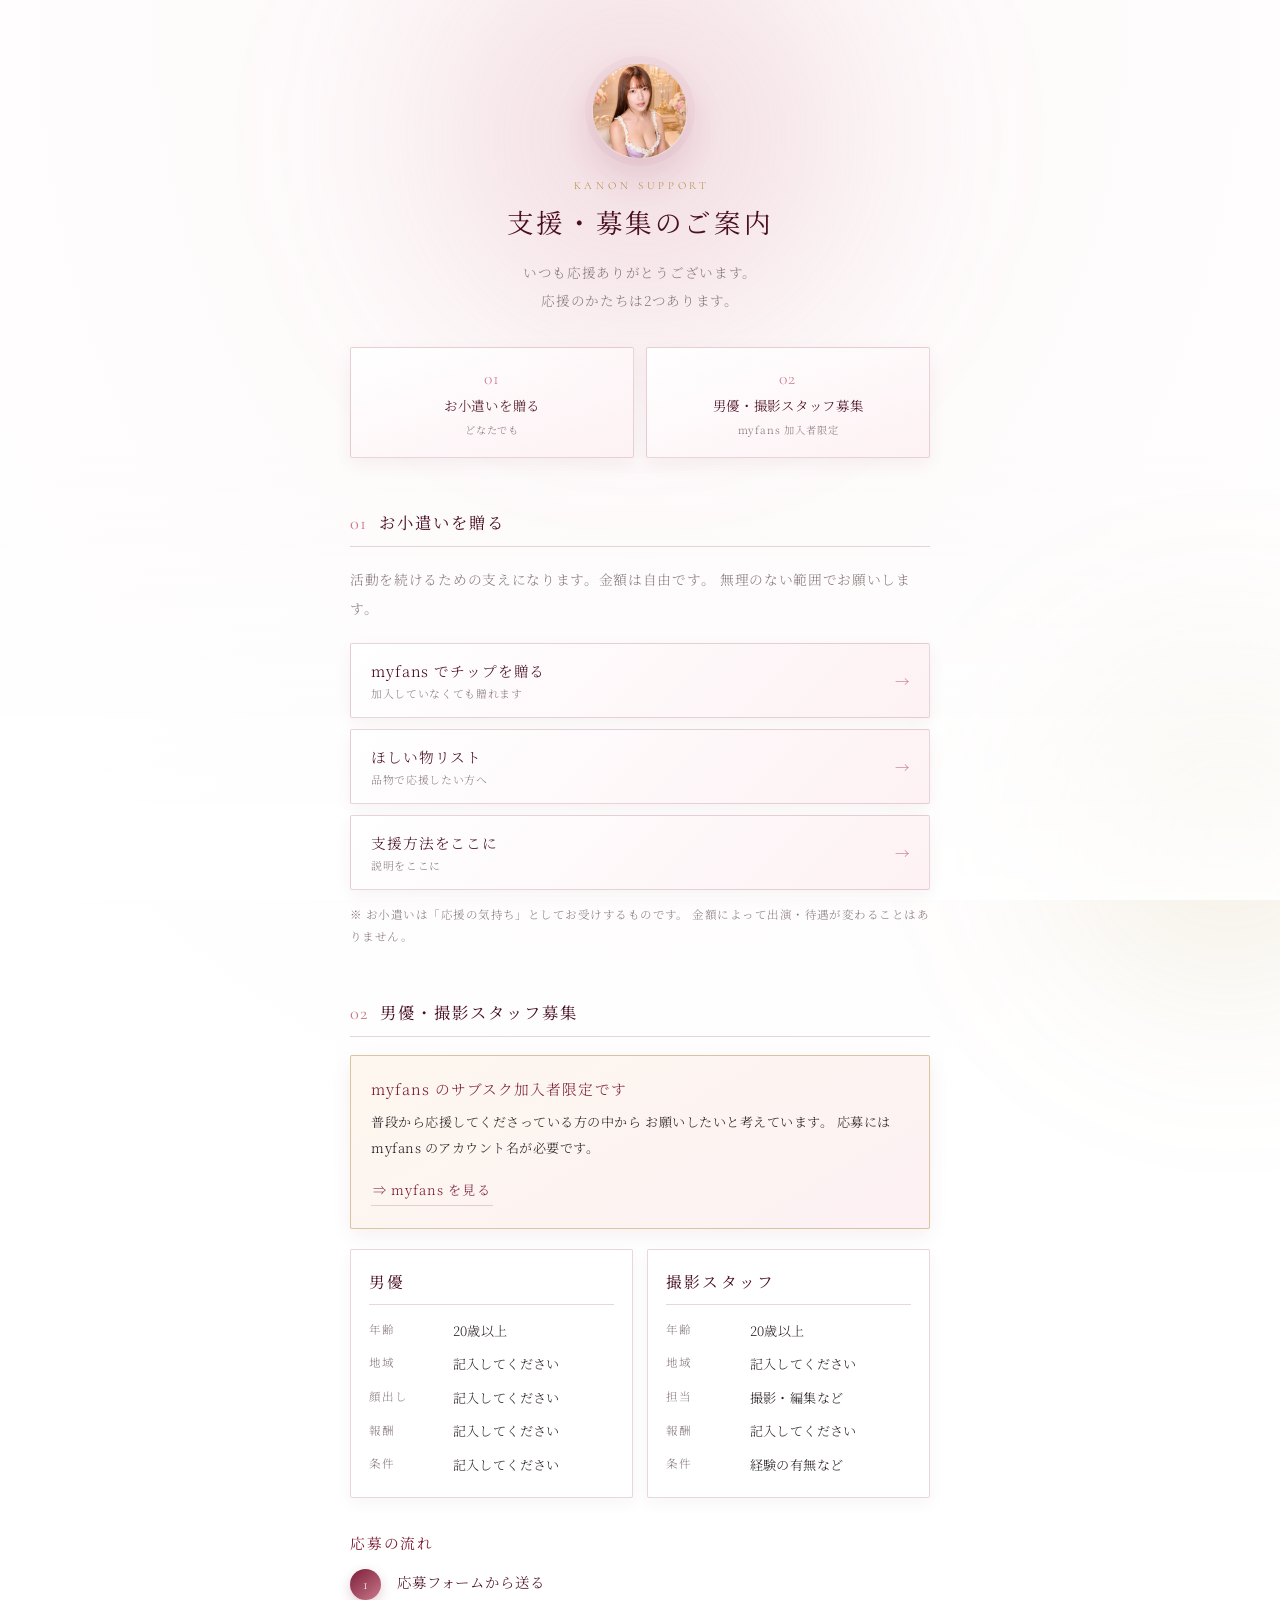
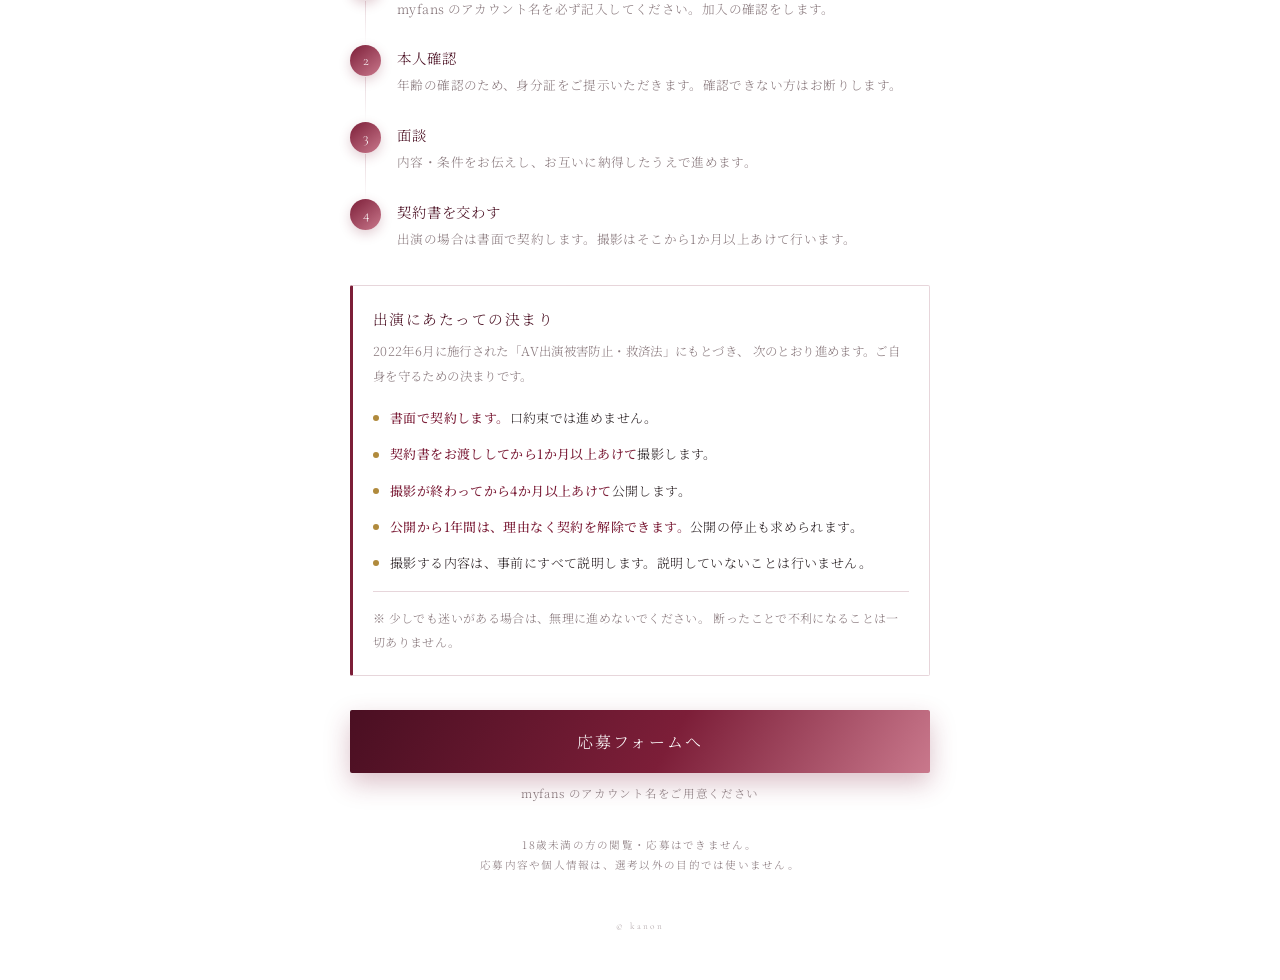
==== kanon-support/index.html @ ac1fc95e "add kanon-support page (support + performer/staff recruitment)" ====
<!DOCTYPE html>
<html lang="ja">
<head>
<meta charset="UTF-8">
<meta name="viewport" content="width=device-width, initial-scale=1.0">
<title>支援・募集のご案内 | kanon</title>
<meta name="description" content="kanon 支援と、男優・撮影スタッフ募集のご案内">
<meta name="robots" content="noindex">

<meta property="og:type" content="article">
<meta property="og:title" content="支援・募集のご案内 | kanon">
<meta property="og:description" content="kanon 支援と、男優・撮影スタッフ募集のご案内">
<meta property="og:image" content="../images/icon.jpg">

<link rel="preconnect" href="https://fonts.googleapis.com">
<link rel="preconnect" href="https://fonts.gstatic.com" crossorigin>
<link href="https://fonts.googleapis.com/css2?family=Cormorant+Garamond:ital,wght@0,300;0,400;1,300&family=Noto+Serif+JP:wght@200;300;400;500&display=swap" rel="stylesheet">
<!-- 色とフォントはトップページと共通。この下で支援サイト専用の部品を足す -->
<link rel="stylesheet" href="../css/style.css">
<link rel="stylesheet" href="support.css">
</head>
<body class="support">

<div class="bg-glow bg-glow-1"></div>
<div class="bg-glow bg-glow-2"></div>
<div class="bg-veil"></div>

<main class="wrap wrap-support">

  <!-- ===== ヘッダー ===== -->
  <header class="s-hero">
    <div class="icon icon-sm">
      <img src="../images/icon.jpg" alt="kanon">
    </div>
    <p class="s-eyebrow">KANON SUPPORT</p>
    <h1 class="s-title">支援・募集のご案内</h1>
    <p class="s-lead">
      いつも応援ありがとうございます。<br>
      応援のかたちは2つあります。
    </p>
  </header>

  <!-- ===== 入口（2つ） ===== -->
  <nav class="s-index" aria-label="このページの内容">
    <a class="s-index-card" href="#support">
      <span class="s-index-num">01</span>
      <span class="s-index-label">お小遣いを贈る</span>
      <span class="s-index-sub">どなたでも</span>
    </a>
    <a class="s-index-card" href="#recruit">
      <span class="s-index-num">02</span>
      <span class="s-index-label">男優・撮影スタッフ募集</span>
      <span class="s-index-sub">myfans 加入者限定</span>
    </a>
  </nav>

  <!-- ===== 01 お小遣い ===== -->
  <section class="s-sec" id="support">
    <h2 class="s-h2"><span class="s-num">01</span>お小遣いを贈る</h2>

    <p class="s-text s-text-lead">
      活動を続けるための支えになります。金額は自由です。
      無理のない範囲でお願いします。
    </p>

    <div class="s-ways">
      <!-- ▼ 使うものだけ残して、使わないものは a ごと削除する -->
      <a class="s-way" href="#" target="_blank" rel="noopener noreferrer">
        <span class="s-way-name">myfans でチップを贈る</span>
        <span class="s-way-desc">加入していなくても贈れます</span>
        <span class="s-way-arrow">&rarr;</span>
      </a>

      <a class="s-way" href="#" target="_blank" rel="noopener noreferrer">
        <span class="s-way-name">ほしい物リスト</span>
        <span class="s-way-desc">品物で応援したい方へ</span>
        <span class="s-way-arrow">&rarr;</span>
      </a>

      <a class="s-way" href="#" target="_blank" rel="noopener noreferrer">
        <span class="s-way-name">支援方法をここに</span>
        <span class="s-way-desc">説明をここに</span>
        <span class="s-way-arrow">&rarr;</span>
      </a>
    </div>

    <p class="s-note">
      ※ お小遣いは「応援の気持ち」としてお受けするものです。
      金額によって出演・待遇が変わることはありません。
    </p>
  </section>

  <!-- ===== 02 募集 ===== -->
  <section class="s-sec" id="recruit">
    <h2 class="s-h2"><span class="s-num">02</span>男優・撮影スタッフ募集</h2>

    <div class="s-limited">
      <p class="s-limited-title">myfans のサブスク加入者限定です</p>
      <p class="s-limited-text">
        普段から応援してくださっている方の中から
        お願いしたいと考えています。
        応募には myfans のアカウント名が必要です。
      </p>
      <a class="s-limited-link" href="https://myfans.jp/kanon_nippon" target="_blank" rel="noopener noreferrer">
        &rArr; myfans を見る
      </a>
    </div>

    <!-- 募集職種 -->
    <div class="s-roles">
      <article class="s-role">
        <h3 class="s-role-name">男優</h3>
        <dl class="s-role-list">
          <div><dt>年齢</dt><dd><!-- ▼ 記入 -->20歳以上</dd></div>
          <div><dt>地域</dt><dd><!-- ▼ 記入 -->記入してください</dd></div>
          <div><dt>顔出し</dt><dd><!-- ▼ 記入 -->記入してください</dd></div>
          <div><dt>報酬</dt><dd><!-- ▼ 記入 -->記入してください</dd></div>
          <div><dt>条件</dt><dd><!-- ▼ 記入 -->記入してください</dd></div>
        </dl>
      </article>

      <article class="s-role">
        <h3 class="s-role-name">撮影スタッフ</h3>
        <dl class="s-role-list">
          <div><dt>年齢</dt><dd><!-- ▼ 記入 -->20歳以上</dd></div>
          <div><dt>地域</dt><dd><!-- ▼ 記入 -->記入してください</dd></div>
          <div><dt>担当</dt><dd><!-- ▼ 記入 -->撮影・編集など</dd></div>
          <div><dt>報酬</dt><dd><!-- ▼ 記入 -->記入してください</dd></div>
          <div><dt>条件</dt><dd><!-- ▼ 記入 -->経験の有無など</dd></div>
        </dl>
      </article>
    </div>

    <!-- 応募の流れ -->
    <h3 class="s-h3">応募の流れ</h3>
    <ol class="s-steps">
      <li class="s-step">
        <span class="s-step-num">1</span>
        <div class="s-step-body">
          <p class="s-step-title">応募フォームから送る</p>
          <p class="s-step-text">myfans のアカウント名を必ず記入してください。加入の確認をします。</p>
        </div>
      </li>
      <li class="s-step">
        <span class="s-step-num">2</span>
        <div class="s-step-body">
          <p class="s-step-title">本人確認</p>
          <p class="s-step-text">年齢の確認のため、身分証をご提示いただきます。確認できない方はお断りします。</p>
        </div>
      </li>
      <li class="s-step">
        <span class="s-step-num">3</span>
        <div class="s-step-body">
          <p class="s-step-title">面談</p>
          <p class="s-step-text"><!-- ▼ 記入 -->内容・条件をお伝えし、お互いに納得したうえで進めます。</p>
        </div>
      </li>
      <li class="s-step">
        <span class="s-step-num">4</span>
        <div class="s-step-body">
          <p class="s-step-title">契約書を交わす</p>
          <p class="s-step-text">出演の場合は書面で契約します。撮影はそこから1か月以上あけて行います。</p>
        </div>
      </li>
    </ol>

    <!-- 法律の決まり -->
    <div class="s-legal">
      <p class="s-legal-title">出演にあたっての決まり</p>
      <p class="s-legal-lead">
        2022年6月に施行された「AV出演被害防止・救済法」にもとづき、
        次のとおり進めます。ご自身を守るための決まりです。
      </p>
      <ul class="s-legal-list">
        <li><strong>書面で契約します。</strong>口約束では進めません。</li>
        <li><strong>契約書をお渡ししてから1か月以上あけて</strong>撮影します。</li>
        <li><strong>撮影が終わってから4か月以上あけて</strong>公開します。</li>
        <li><strong>公開から1年間は、理由なく契約を解除できます。</strong>公開の停止も求められます。</li>
        <li>撮影する内容は、事前にすべて説明します。説明していないことは行いません。</li>
      </ul>
      <p class="s-legal-note">
        ※ 少しでも迷いがある場合は、無理に進めないでください。
        断ったことで不利になることは一切ありません。
      </p>
    </div>

    <!-- 応募ボタン -->
    <div class="s-apply">
      <!-- ▼ 応募フォームのURLに差し替え -->
      <a class="s-apply-btn" href="#" target="_blank" rel="noopener noreferrer">
        応募フォームへ
      </a>
      <p class="s-apply-note">myfans のアカウント名をご用意ください</p>
    </div>
  </section>

  <p class="notice">
    18歳未満の方の閲覧・応募はできません。<br>
    応募内容や個人情報は、選考以外の目的では使いません。
  </p>

  <footer class="foot">
    <small>&copy; kanon</small>
  </footer>

</main>

</body>
</html>
---- css/style.css ----
@charset "UTF-8";

/* ============================================
   kanon リンクページ（白背景バージョン）
   カラー・フォントは :root をいじれば全体に反映される
   ============================================ */

:root{
  --bg:        #ffffff;
  --bg-2:      #fdf7f8;   /* ほんのり赤みのある白 */
  --wine:      #7c1e38;
  --wine-deep: #4a0f22;
  --rose:      #c9788c;
  --rose-pale: #f3dfe4;
  --gold:      #b08a3c;
  --text:      #2a2124;
  --text-dim:  #8a7a7e;
  --line:      rgba(124,30,56,.18);
  --serif-jp:  "Noto Serif JP", "Yu Mincho", "游明朝", serif;
  --serif-en:  "Cormorant Garamond", var(--serif-jp);
}

*{ margin:0; padding:0; box-sizing:border-box; }

html{ -webkit-text-size-adjust:100%; }

body{
  min-height:100dvh;
  font-family:var(--serif-jp);
  font-weight:300;
  color:var(--text);
  background:
    radial-gradient(120% 80% at 50% 0%, var(--bg-2) 0%, var(--bg) 60%),
    var(--bg);
  /* 背景写真を使う場合はコメントを外す
  background-image:url("../images/bg.jpg");
  background-size:cover;
  background-position:center;
  background-attachment:fixed;
  */
  overflow-x:hidden;
  -webkit-font-smoothing:antialiased;
}

/* ---------- 背景の淡い色（装飾） ---------- */
.bg-glow{
  position:fixed;
  border-radius:50%;
  filter:blur(90px);
  pointer-events:none;
  z-index:0;
}
.bg-glow-1{
  top:-16vh; left:50%;
  width:min(84vw,560px); aspect-ratio:1;
  transform:translateX(-50%);
  background:radial-gradient(circle, rgba(201,120,140,.30), transparent 70%);
  animation:breathe 9s ease-in-out infinite;
}
.bg-glow-2{
  bottom:-18vh; right:-14vw;
  width:min(72vw,460px); aspect-ratio:1;
  background:radial-gradient(circle, rgba(176,138,60,.20), transparent 70%);
  animation:breathe2 13s ease-in-out infinite reverse;
}
.bg-veil{
  position:fixed; inset:0;
  z-index:0; pointer-events:none;
  background:linear-gradient(180deg, transparent 50%, rgba(255,255,255,.85) 100%);
}
@keyframes breathe{
  0%,100%{ opacity:.7; transform:translateX(-50%) scale(1); }
  50%    { opacity:1;  transform:translateX(-50%) scale(1.1); }
}
@keyframes breathe2{
  0%,100%{ opacity:.55; transform:scale(1); }
  50%    { opacity:.9;  transform:scale(1.12); }
}

/* ---------- レイアウト ---------- */
.wrap{
  position:relative;
  z-index:1;
  width:min(100% - 40px, 460px);
  margin-inline:auto;
  padding:clamp(34px,7vh,72px) 0 48px;
}

/* ---------- ヘッダー ---------- */
.hero{
  text-align:center;
  animation:rise .9s ease-out both;
}

.icon{
  width:clamp(120px,34vw,156px);
  aspect-ratio:1;
  margin:0 auto 26px;
  border-radius:50%;
  overflow:hidden;
  position:relative;
  /* 写真が無い間のプレースホルダー */
  background:linear-gradient(145deg, var(--rose-pale), #fff 70%);
  border:1px solid var(--line);
  box-shadow:
    0 0 0 7px rgba(201,120,140,.07),
    0 16px 38px rgba(124,30,56,.14);
}
.icon img{
  width:100%; height:100%;
  object-fit:cover;
  display:block;
  /* 顔が円の中心に来るように寄せている（数値を変えれば調整可） */
  transform:scale(1.15) translate(-4%, 0%);
}

.name{
  font-family:var(--serif-en);
  font-size:clamp(2.6rem,12vw,3.6rem);
  font-weight:300;
  letter-spacing:.16em;
  text-indent:.16em;
  line-height:1.1;
  background:linear-gradient(100deg, var(--wine-deep) 5%, var(--wine) 40%, var(--gold) 95%);
  -webkit-background-clip:text;
  background-clip:text;
  color:transparent;
}

.tagline{
  margin-top:14px;
  font-size:.86rem;
  font-weight:300;
  letter-spacing:.14em;
  line-height:2;
  color:var(--text-dim);
}

.divider{ margin:30px auto 40px; }
.divider span{
  display:block;
  width:64px; height:1px;
  margin-inline:auto;
  background:linear-gradient(90deg, transparent, var(--rose), transparent);
  opacity:.8;
}

/* ---------- リンクボタン ---------- */
.links{
  display:flex;
  flex-direction:column;
  gap:15px;
}

.link-btn{
  position:relative;
  display:flex;
  align-items:center;
  justify-content:space-between;
  gap:16px;
  padding:19px 22px;
  border:1px solid var(--line);
  border-radius:2px;
  text-decoration:none;
  color:var(--text);
  overflow:hidden;
  background:linear-gradient(135deg, rgba(255,255,255,.92), rgba(253,240,243,.92));
  backdrop-filter:blur(6px);
  -webkit-backdrop-filter:blur(6px);
  box-shadow:0 6px 20px rgba(124,30,56,.07);
  transition:transform .4s cubic-bezier(.2,.8,.3,1),
             border-color .4s ease,
             box-shadow .4s ease,
             background .4s ease;
  animation:rise .9s ease-out both;
}
.link-btn:nth-of-type(1){ animation-delay:.12s; }
.link-btn:nth-of-type(2){ animation-delay:.22s; }
.link-btn:nth-of-type(3){ animation-delay:.32s; }

/* 光が横切る演出 */
.link-btn::before{
  content:"";
  position:absolute;
  top:0; left:-70%;
  width:60%; height:100%;
  background:linear-gradient(105deg, transparent, rgba(201,120,140,.20), transparent);
  transform:skewX(-20deg);
  transition:left .7s ease;
}

.link-body{
  display:flex;
  flex-direction:column;
  gap:5px;
  min-width:0;
}
.link-label{
  font-size:1rem;
  letter-spacing:.1em;
  color:var(--wine-deep);
}
.link-sub{
  font-size:.68rem;
  letter-spacing:.16em;
  color:var(--text-dim);
  font-family:var(--serif-en);
}
.link-arrow{
  flex:none;
  font-size:.95rem;
  color:var(--rose);
  transition:transform .4s ease;
}

@media (hover:hover){
  .link-btn:hover{
    transform:translateY(-3px);
    border-color:rgba(176,138,60,.55);
    background:linear-gradient(135deg, #fff, rgba(249,232,236,.95));
    box-shadow:0 14px 30px rgba(124,30,56,.16);
  }
  .link-btn:hover::before{ left:130%; }
  .link-btn:hover .link-arrow{ transform:translateX(5px); }
}
.link-btn:active{ transform:scale(.985); }

/* ---------- 注意書き・フッター ---------- */
.notice{
  margin-top:34px;
  text-align:center;
  font-size:.66rem;
  letter-spacing:.12em;
  line-height:1.9;
  color:var(--text-dim);
}

.foot{
  margin-top:44px;
  text-align:center;
  font-family:var(--serif-en);
  font-size:.7rem;
  letter-spacing:.2em;
  color:var(--text-dim);
  opacity:.7;
}

/* ---------- 共通アニメーション ---------- */
@keyframes rise{
  from{ opacity:0; transform:translateY(18px); }
  to  { opacity:1; transform:none; }
}

@media (prefers-reduced-motion:reduce){
  *{ animation:none !important; transition:none !important; }
}

/* ============================================
   言語切替バー（魚種別説明ページと同じ8言語）
   ============================================ */
.langbar{
  position:sticky;
  top:0;
  z-index:10;
  display:grid;
  grid-template-columns:repeat(4,auto);
  justify-content:center;
  align-items:start;
  gap:2px;
  padding:8px 4px;
  background:rgba(255,255,255,.90);
  backdrop-filter:blur(10px);
  -webkit-backdrop-filter:blur(10px);
  border-bottom:1px solid var(--line);
}
@media (min-width:640px){
  .langbar{ grid-template-columns:repeat(8,auto); }
}

.lang-btn{
  display:flex;
  flex-direction:column;
  align-items:center;
  gap:3px;
  background:transparent;
  border:none;
  border-radius:8px;
  padding:4px 5px;
  cursor:pointer;
  font-family:inherit;
  line-height:1.2;
  -webkit-tap-highlight-color:transparent;
}
.lang-btn .flag{
  display:block;
  width:34px;
  height:23px;
  border-radius:3px;
  overflow:hidden;
  box-shadow:0 0 0 1px rgba(0,0,0,.14);
  transition:transform .15s, box-shadow .25s;
}
.lang-btn .flag svg{ display:block; width:100%; height:100%; }
.lang-btn .lang-name{
  font-size:.62rem;
  letter-spacing:.02em;
  color:var(--text-dim);
  white-space:nowrap;
  /* ベトナム語の「ế」等が合成表示にならないよう、ラテン系フォントを先頭に置く */
  font-family:"Segoe UI",Arial,"Hiragino Kaku Gothic ProN","Yu Gothic","Malgun Gothic","Microsoft YaHei",sans-serif;
}
.lang-btn.is-active .flag{ box-shadow:0 0 0 2px var(--wine); }
.lang-btn.is-active .lang-name{ color:var(--wine); }
.lang-btn:active .flag{ transform:scale(.92); }

/* ---------- 言語ごとの本文フォント ---------- */
html[lang="ko"] body{
  font-family:"Apple SD Gothic Neo","Malgun Gothic","Noto Sans KR",sans-serif;
}
html[lang="zh"] body{
  font-family:"Songti SC","PingFang SC","Microsoft YaHei","Noto Serif SC",serif;
}
html[lang="en"] body,
html[lang="es"] body,
html[lang="it"] body,
html[lang="vi"] body,
html[lang="tl"] body{
  font-family:var(--serif-en), "Segoe UI", Arial, sans-serif;
}
/* 欧文は明朝より字が小さく見えるので少し持ち上げる */
html[lang="en"] .tagline,
html[lang="es"] .tagline,
html[lang="it"] .tagline,
html[lang="vi"] .tagline,
html[lang="tl"] .tagline{ font-size:.98rem; }

/* ============================================
   スマホ向け調整（このページはスマホがメイン）
   ============================================ */

/* iPhone のノッチ・ホームバーを避ける */
.langbar{
  padding-top:max(8px, env(safe-area-inset-top));
  padding-left:max(4px, env(safe-area-inset-left));
  padding-right:max(4px, env(safe-area-inset-right));
}
.wrap{
  padding-bottom:calc(48px + env(safe-area-inset-bottom));
}

/* 指で押しやすいサイズを確保（Apple 推奨44px） */
.lang-btn{ min-height:44px; justify-content:center; }
.link-btn{ min-height:64px; }

/* 画面が狭い端末（iPhone SE など）では言語バーを小さく */
@media (max-width:380px){
  .wrap{ width:calc(100% - 28px); }
  .lang-btn{ padding:3px 3px; }
  .lang-btn .flag{ width:30px; height:20px; }
  .lang-btn .lang-name{ font-size:.55rem; }
  .link-btn{ padding:17px 18px; }
  .link-label{ font-size:.95rem; }
}

/* 横向き（ランドスケープ）で上の余白が空きすぎないように */
@media (max-height:520px) and (orientation:landscape){
  .wrap{ padding-top:24px; }
  .icon{ width:96px; margin-bottom:16px; }
  .divider{ margin:18px auto 24px; }
}

/* スマホはマウスオーバーが無いので、光が自動で流れるようにする */
@media (hover:none){
  .link-btn::before{
    animation:sweep 5s ease-in-out infinite;
  }
  .link-btn:nth-of-type(2)::before{ animation-delay:.5s; }
  .link-btn:nth-of-type(3)::before{ animation-delay:1s; }
  .link-btn:active{
    border-color:rgba(176,138,60,.55);
    background:linear-gradient(135deg,#fff,rgba(249,232,236,.95));
  }
}
@keyframes sweep{
  0%, 72%  { left:-70%; }
  100%     { left:130%; }
}

/* 長いサイト名でも折り返して崩れないように */
.link-label, .link-sub{ overflow-wrap:anywhere; }

/* 文字の拡大縮小・横スクロールの誤作動を防ぐ */
html, body{ max-width:100%; overscroll-behavior-x:none; }

/* ============================================
   補助のテキストリンク（⇒ 別の応援方法）
   四角いボタンにはせず、控えめな文字リンクにする
   ============================================ */
.sub-link{
  margin-top:22px;
  text-align:center;
}
.sub-link a{
  display:inline-block;
  padding:8px 4px;          /* 指で押しやすい高さを確保 */
  font-size:.85rem;
  letter-spacing:.1em;
  color:var(--wine);
  text-decoration:none;
  border-bottom:1px solid transparent;
  transition:color .3s ease, border-color .3s ease;
}
@media (hover:hover){
  .sub-link a:hover{
    color:var(--gold);
    border-bottom-color:var(--gold);
  }
}
.sub-link a:active{ color:var(--gold); }
---- kanon-support/support.css ----
@charset "UTF-8";

/* ============================================
   支援サイト 専用スタイル
   ・色とフォントは ../css/style.css の :root を使う
   ・ここには支援サイトだけで使う部品を書く
   ============================================ */

.wrap-support{
  width:min(100% - 36px, 580px);
}

/* ---------- ヘッダー ---------- */
.s-hero{
  text-align:center;
  animation:rise .9s ease-out both;
}
.icon-sm{
  width:clamp(80px,20vw,96px);
  margin-bottom:20px;
}
.s-eyebrow{
  font-family:var(--serif-en);
  font-size:.68rem;
  letter-spacing:.34em;
  text-indent:.34em;
  color:var(--gold);
  margin-bottom:10px;
}
.s-title{
  font-size:clamp(1.3rem,5.6vw,1.66rem);
  font-weight:400;
  letter-spacing:.1em;
  color:var(--wine-deep);
  line-height:1.5;
}
.s-lead{
  margin-top:16px;
  font-size:.85rem;
  line-height:2.1;
  letter-spacing:.05em;
  color:var(--text-dim);
}

/* ---------- 入口カード（2つ） ---------- */
.s-index{
  display:grid;
  grid-template-columns:1fr 1fr;
  gap:12px;
  margin-top:32px;
  animation:rise .9s ease-out .1s both;
}
.s-index-card{
  display:flex;
  flex-direction:column;
  align-items:center;
  gap:6px;
  padding:20px 12px;
  border:1px solid var(--line);
  border-radius:2px;
  text-decoration:none;
  text-align:center;
  background:linear-gradient(160deg, rgba(255,255,255,.92), rgba(253,240,243,.92));
  box-shadow:0 6px 18px rgba(124,30,56,.06);
  transition:transform .35s ease, border-color .35s ease, box-shadow .35s ease;
}
.s-index-num{
  font-family:var(--serif-en);
  font-size:1.1rem;
  letter-spacing:.08em;
  color:var(--rose);
}
.s-index-label{
  font-size:.84rem;
  letter-spacing:.05em;
  color:var(--wine-deep);
  line-height:1.6;
}
.s-index-sub{
  font-size:.64rem;
  letter-spacing:.08em;
  color:var(--text-dim);
}
@media (hover:hover){
  .s-index-card:hover{
    transform:translateY(-3px);
    border-color:rgba(176,138,60,.5);
    box-shadow:0 12px 26px rgba(124,30,56,.14);
  }
}
.s-index-card:active{ transform:scale(.985); }

/* ---------- セクション共通 ---------- */
.s-sec{
  margin-top:52px;
  scroll-margin-top:20px;
  animation:rise .9s ease-out both;
}
.s-h2{
  display:flex;
  align-items:baseline;
  gap:12px;
  font-size:1.02rem;
  font-weight:400;
  letter-spacing:.12em;
  color:var(--wine-deep);
  padding-bottom:12px;
  margin-bottom:18px;
  border-bottom:1px solid var(--line);
}
.s-num{
  font-family:var(--serif-en);
  font-size:1.15rem;
  letter-spacing:.06em;
  color:var(--rose);
}
.s-h3{
  margin:34px 0 16px;
  font-size:.92rem;
  font-weight:400;
  letter-spacing:.12em;
  color:var(--wine);
}
.s-text{
  font-size:.86rem;
  line-height:2.1;
  letter-spacing:.05em;
}
.s-text-lead{
  margin-bottom:20px;
  color:var(--text-dim);
}
.s-note{
  margin-top:14px;
  font-size:.72rem;
  line-height:1.9;
  letter-spacing:.04em;
  color:var(--text-dim);
}

/* ---------- 支援方法 ---------- */
.s-ways{
  display:flex;
  flex-direction:column;
  gap:11px;
}
.s-way{
  position:relative;
  display:grid;
  grid-template-columns:1fr auto;
  align-items:center;
  gap:4px 14px;
  min-height:62px;
  padding:16px 20px;
  border:1px solid var(--line);
  border-radius:2px;
  text-decoration:none;
  background:linear-gradient(135deg, rgba(255,255,255,.92), rgba(253,240,243,.92));
  box-shadow:0 5px 16px rgba(124,30,56,.06);
  transition:transform .35s ease, border-color .35s ease, box-shadow .35s ease;
}
.s-way-name{
  font-size:.92rem;
  letter-spacing:.06em;
  color:var(--wine-deep);
}
.s-way-desc{
  grid-column:1;
  font-size:.68rem;
  letter-spacing:.06em;
  color:var(--text-dim);
}
.s-way-arrow{
  grid-column:2;
  grid-row:1 / span 2;
  font-size:.9rem;
  color:var(--rose);
  transition:transform .35s ease;
}
@media (hover:hover){
  .s-way:hover{
    transform:translateY(-2px);
    border-color:rgba(176,138,60,.5);
    box-shadow:0 12px 24px rgba(124,30,56,.13);
  }
  .s-way:hover .s-way-arrow{ transform:translateX(4px); }
}
.s-way:active{ transform:scale(.99); }

/* ---------- 加入者限定の案内 ---------- */
.s-limited{
  padding:22px 20px;
  border:1px solid rgba(176,138,60,.45);
  border-radius:2px;
  background:linear-gradient(150deg, rgba(253,247,238,.95), rgba(253,240,243,.95));
  box-shadow:0 6px 20px rgba(124,30,56,.07);
}
.s-limited-title{
  font-size:.92rem;
  letter-spacing:.07em;
  color:var(--wine);
  margin-bottom:10px;
}
.s-limited-text{
  font-size:.82rem;
  line-height:2;
  letter-spacing:.04em;
  color:var(--text);
}
.s-limited-link{
  display:inline-block;
  margin-top:12px;
  padding:6px 2px;
  font-size:.82rem;
  letter-spacing:.08em;
  color:var(--wine);
  text-decoration:none;
  border-bottom:1px solid var(--line);
}

/* ---------- 募集職種 ---------- */
.s-roles{
  display:flex;
  flex-direction:column;
  gap:14px;
  margin-top:20px;
}
@media (min-width:560px){
  .s-roles{ display:grid; grid-template-columns:1fr 1fr; }
}
.s-role{
  padding:20px 18px;
  border:1px solid var(--line);
  border-radius:2px;
  background:rgba(255,255,255,.9);
  box-shadow:0 5px 16px rgba(124,30,56,.05);
}
.s-role-name{
  font-size:.98rem;
  font-weight:400;
  letter-spacing:.14em;
  color:var(--wine-deep);
  padding-bottom:12px;
  margin-bottom:14px;
  border-bottom:1px solid var(--line);
}
.s-role-list{
  display:flex;
  flex-direction:column;
  gap:10px;
}
.s-role-list > div{
  display:grid;
  grid-template-columns:4.6em 1fr;
  gap:10px;
  align-items:start;
}
.s-role-list dt{
  font-size:.72rem;
  letter-spacing:.08em;
  color:var(--text-dim);
  padding-top:.2em;
}
.s-role-list dd{
  font-size:.82rem;
  line-height:1.8;
  letter-spacing:.03em;
  overflow-wrap:anywhere;
}

/* ---------- 応募の流れ ---------- */
.s-steps{
  list-style:none;
  display:flex;
  flex-direction:column;
}
.s-step{
  position:relative;
  display:flex;
  gap:16px;
  padding-bottom:24px;
}
.s-step::before{
  content:"";
  position:absolute;
  top:32px; left:15px;
  width:1px; height:calc(100% - 32px);
  background:linear-gradient(180deg, var(--line), transparent);
}
.s-step:last-child{ padding-bottom:0; }
.s-step:last-child::before{ display:none; }
.s-step-num{
  flex:none;
  width:31px; height:31px;
  border-radius:50%;
  display:flex;
  align-items:center;
  justify-content:center;
  font-family:var(--serif-en);
  font-size:.9rem;
  color:#fff;
  background:linear-gradient(140deg, var(--wine), var(--rose));
  box-shadow:0 4px 12px rgba(124,30,56,.22);
}
.s-step-body{ padding-top:2px; }
.s-step-title{
  font-size:.9rem;
  letter-spacing:.06em;
  color:var(--wine-deep);
  margin-bottom:5px;
}
.s-step-text{
  font-size:.79rem;
  line-height:1.95;
  letter-spacing:.03em;
  color:var(--text-dim);
}

/* ---------- 法律の決まり ---------- */
.s-legal{
  margin-top:34px;
  padding:22px 20px;
  border:1px solid var(--line);
  border-left:3px solid var(--wine);
  border-radius:2px;
  background:rgba(255,255,255,.93);
}
.s-legal-title{
  font-size:.92rem;
  letter-spacing:.1em;
  color:var(--wine-deep);
  margin-bottom:10px;
}
.s-legal-lead{
  font-size:.78rem;
  line-height:2;
  letter-spacing:.03em;
  color:var(--text-dim);
  margin-bottom:16px;
}
.s-legal-list{
  list-style:none;
  display:flex;
  flex-direction:column;
  gap:11px;
}
.s-legal-list li{
  position:relative;
  padding-left:17px;
  font-size:.81rem;
  line-height:1.95;
  letter-spacing:.03em;
}
.s-legal-list li::before{
  content:"";
  position:absolute;
  top:.8em; left:0;
  width:6px; height:6px;
  border-radius:50%;
  background:var(--gold);
}
.s-legal-list strong{
  font-weight:500;
  color:var(--wine);
}
.s-legal-note{
  margin-top:16px;
  padding-top:14px;
  border-top:1px solid var(--line);
  font-size:.75rem;
  line-height:1.95;
  letter-spacing:.03em;
  color:var(--text-dim);
}

/* ---------- 応募ボタン ---------- */
.s-apply{
  margin-top:34px;
  text-align:center;
}
.s-apply-btn{
  display:block;
  min-height:60px;
  padding:20px 24px;
  border-radius:2px;
  font-size:1rem;
  letter-spacing:.14em;
  color:#fff;
  text-decoration:none;
  background:linear-gradient(120deg, var(--wine-deep), var(--wine) 55%, var(--rose));
  box-shadow:0 10px 26px rgba(124,30,56,.28);
  transition:transform .35s ease, box-shadow .35s ease, filter .35s ease;
}
@media (hover:hover){
  .s-apply-btn:hover{
    transform:translateY(-2px);
    filter:brightness(1.06);
    box-shadow:0 16px 32px rgba(124,30,56,.34);
  }
}
.s-apply-btn:active{ transform:scale(.99); }
.s-apply-note{
  margin-top:12px;
  font-size:.72rem;
  letter-spacing:.06em;
  color:var(--text-dim);
}

/* ---------- スマホ調整 ---------- */
@media (max-width:380px){
  .wrap-support{ width:calc(100% - 26px); }
  .s-index{ gap:9px; }
  .s-index-card{ padding:16px 8px; }
  .s-index-label{ font-size:.78rem; }
  .s-h2{ font-size:.95rem; gap:9px; }
  .s-role{ padding:17px 15px; }
  .s-role-list > div{ grid-template-columns:4.2em 1fr; gap:8px; }
  .s-legal, .s-limited{ padding:18px 16px; }
}
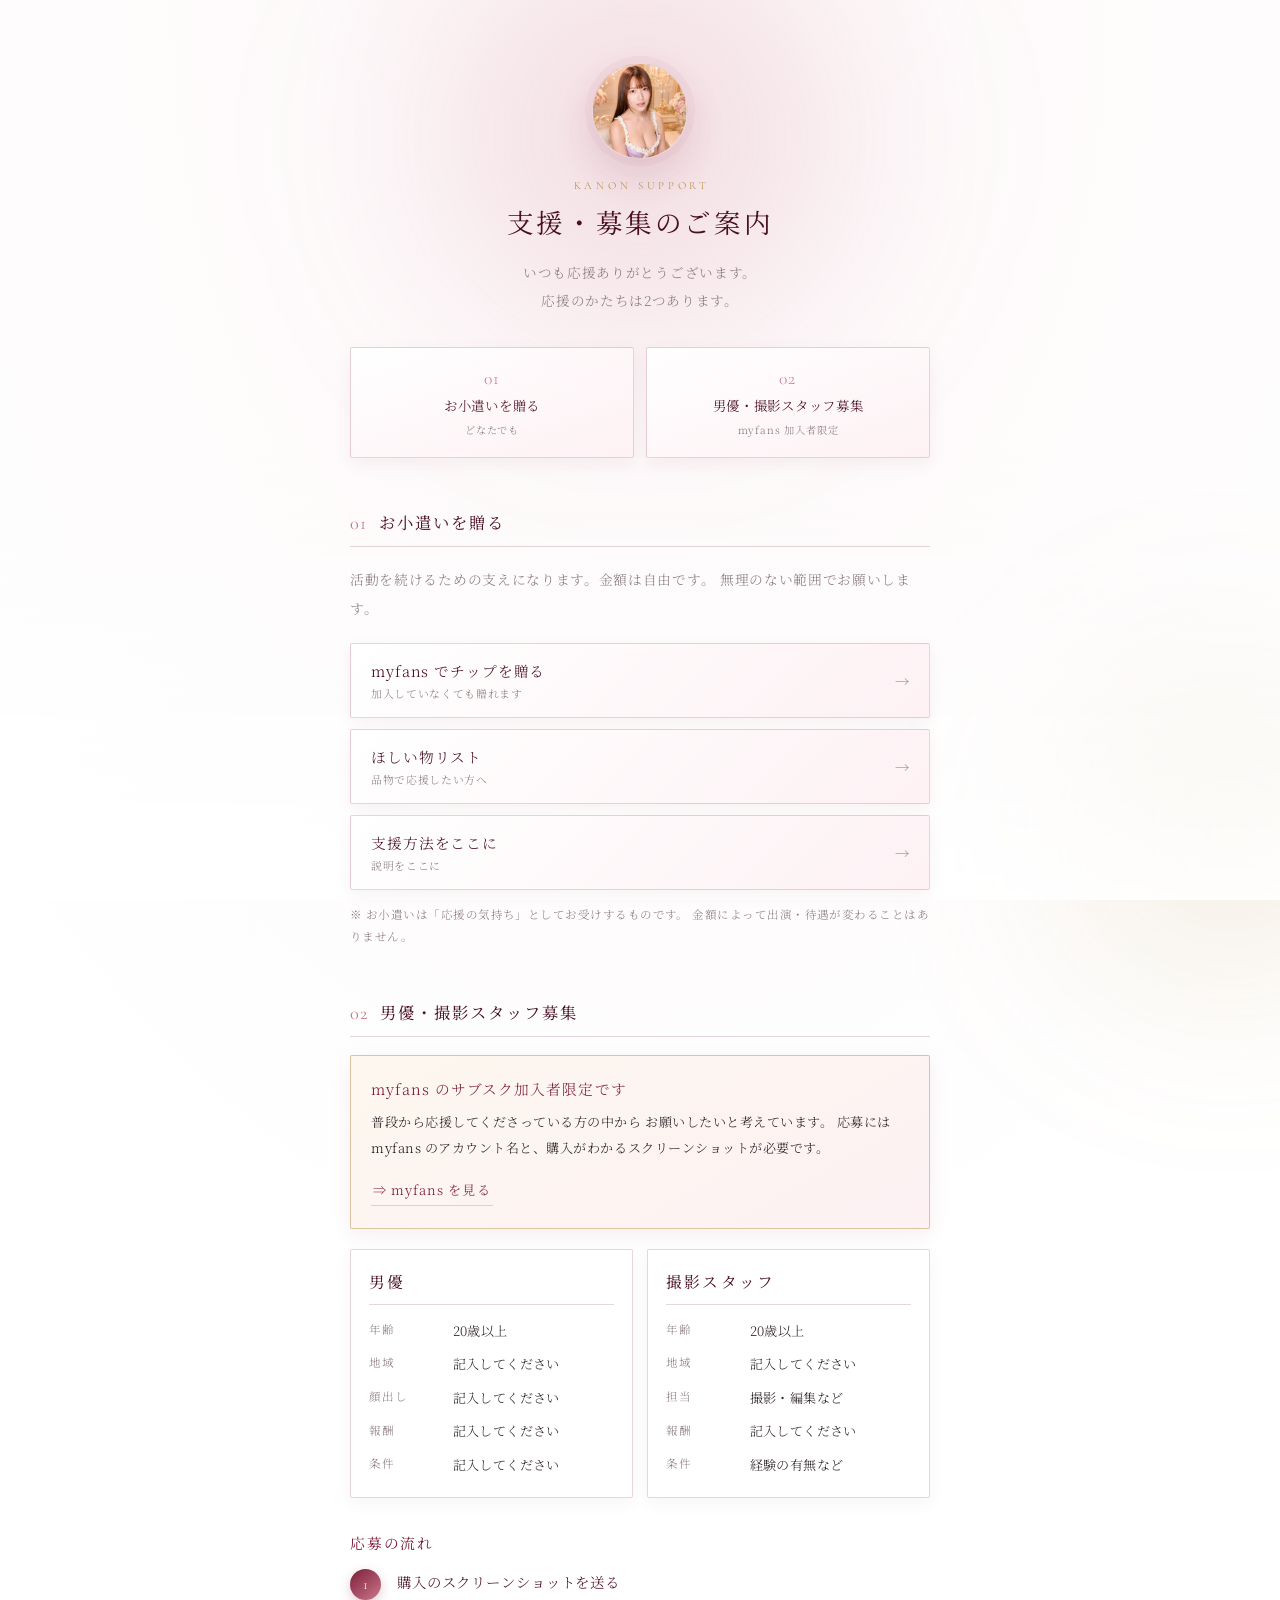
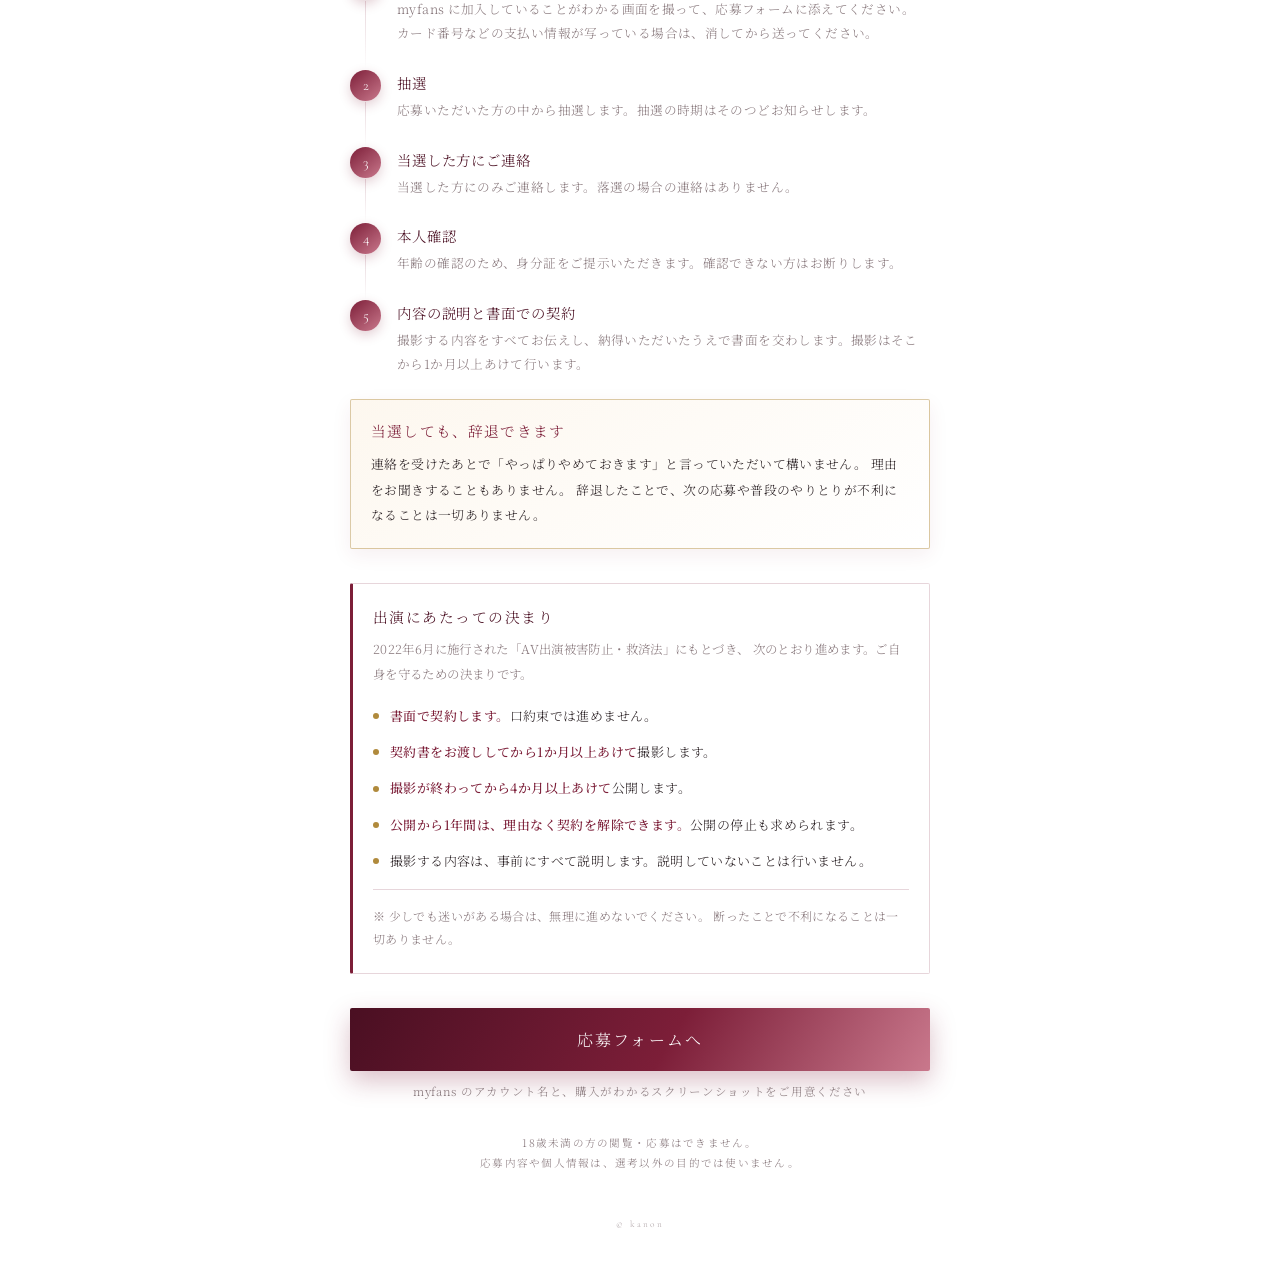
==== commit dc2a1355: "recruitment flow: screenshot -> lottery -> contact, with opt-out notice" ====
--- a/kanon-support/index.html
+++ b/kanon-support/index.html
@@ -99,7 +99,7 @@
       <p class="s-limited-text">
         普段から応援してくださっている方の中から
         お願いしたいと考えています。
-        応募には myfans のアカウント名が必要です。
+        応募には myfans のアカウント名と、購入がわかるスクリーンショットが必要です。
       </p>
       <a class="s-limited-link" href="https://myfans.jp/kanon_nippon" target="_blank" rel="noopener noreferrer">
         &rArr; myfans を見る
@@ -137,32 +137,52 @@
       <li class="s-step">
         <span class="s-step-num">1</span>
         <div class="s-step-body">
-          <p class="s-step-title">応募フォームから送る</p>
-          <p class="s-step-text">myfans のアカウント名を必ず記入してください。加入の確認をします。</p>
+          <p class="s-step-title">購入のスクリーンショットを送る</p>
+          <p class="s-step-text">
+            myfans に加入していることがわかる画面を撮って、応募フォームに添えてください。
+            カード番号などの支払い情報が写っている場合は、消してから送ってください。
+          </p>
         </div>
       </li>
       <li class="s-step">
         <span class="s-step-num">2</span>
+        <div class="s-step-body">
+          <p class="s-step-title">抽選</p>
+          <p class="s-step-text"><!-- ▼ 記入 -->応募いただいた方の中から抽選します。抽選の時期はそのつどお知らせします。</p>
+        </div>
+      </li>
+      <li class="s-step">
+        <span class="s-step-num">3</span>
+        <div class="s-step-body">
+          <p class="s-step-title">当選した方にご連絡</p>
+          <p class="s-step-text"><!-- ▼ 記入 -->当選した方にのみご連絡します。落選の場合の連絡はありません。</p>
+        </div>
+      </li>
+      <li class="s-step">
+        <span class="s-step-num">4</span>
         <div class="s-step-body">
           <p class="s-step-title">本人確認</p>
           <p class="s-step-text">年齢の確認のため、身分証をご提示いただきます。確認できない方はお断りします。</p>
         </div>
       </li>
       <li class="s-step">
-        <span class="s-step-num">3</span>
-        <div class="s-step-body">
-          <p class="s-step-title">面談</p>
-          <p class="s-step-text"><!-- ▼ 記入 -->内容・条件をお伝えし、お互いに納得したうえで進めます。</p>
-        </div>
-      </li>
-      <li class="s-step">
-        <span class="s-step-num">4</span>
-        <div class="s-step-body">
-          <p class="s-step-title">契約書を交わす</p>
-          <p class="s-step-text">出演の場合は書面で契約します。撮影はそこから1か月以上あけて行います。</p>
+        <span class="s-step-num">5</span>
+        <div class="s-step-body">
+          <p class="s-step-title">内容の説明と書面での契約</p>
+          <p class="s-step-text">撮影する内容をすべてお伝えし、納得いただいたうえで書面を交わします。撮影はそこから1か月以上あけて行います。</p>
         </div>
       </li>
     </ol>
+
+    <!-- 辞退できることを、流れの直後にはっきり出す -->
+    <div class="s-callout">
+      <p class="s-callout-title">当選しても、辞退できます</p>
+      <p class="s-callout-text">
+        連絡を受けたあとで「やっぱりやめておきます」と言っていただいて構いません。
+        理由をお聞きすることもありません。
+        辞退したことで、次の応募や普段のやりとりが不利になることは一切ありません。
+      </p>
+    </div>
 
     <!-- 法律の決まり -->
     <div class="s-legal">
@@ -190,7 +210,7 @@
       <a class="s-apply-btn" href="#" target="_blank" rel="noopener noreferrer">
         応募フォームへ
       </a>
-      <p class="s-apply-note">myfans のアカウント名をご用意ください</p>
+      <p class="s-apply-note">myfans のアカウント名と、購入がわかるスクリーンショットをご用意ください</p>
     </div>
   </section>
 
--- a/kanon-support/support.css
+++ b/kanon-support/support.css
@@ -417,3 +417,28 @@
   .s-role-list > div{ grid-template-columns:4.2em 1fr; gap:8px; }
   .s-legal, .s-limited{ padding:18px 16px; }
 }
+
+/* ---------- 辞退できることの強調枠 ---------- */
+.s-callout{
+  margin-top:22px;
+  padding:20px;
+  border:1px solid rgba(176,138,60,.45);
+  border-radius:2px;
+  background:linear-gradient(150deg, rgba(253,247,238,.95), rgba(255,255,255,.95));
+  box-shadow:0 6px 20px rgba(124,30,56,.07);
+}
+.s-callout-title{
+  font-size:.92rem;
+  letter-spacing:.08em;
+  color:var(--wine);
+  margin-bottom:10px;
+}
+.s-callout-text{
+  font-size:.8rem;
+  line-height:2;
+  letter-spacing:.03em;
+  color:var(--text);
+}
+@media (max-width:380px){
+  .s-callout{ padding:17px 15px; }
+}
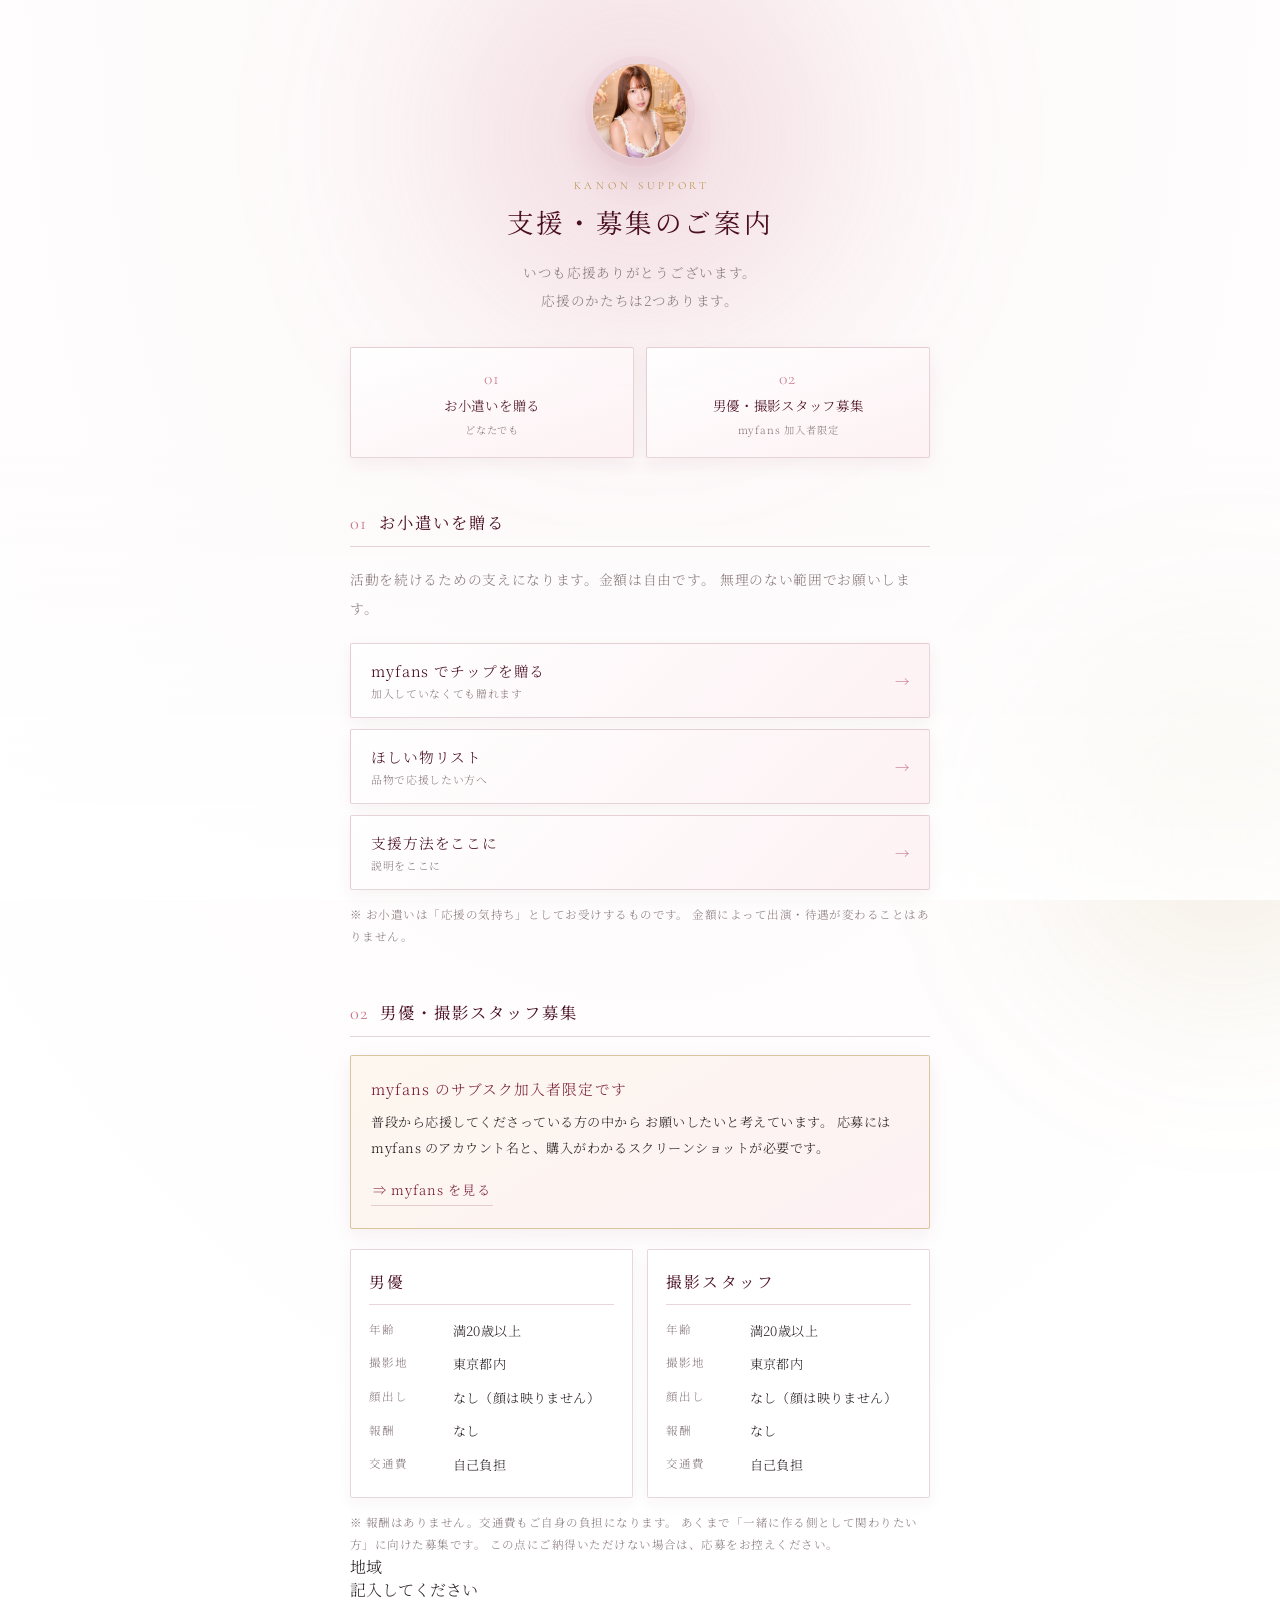
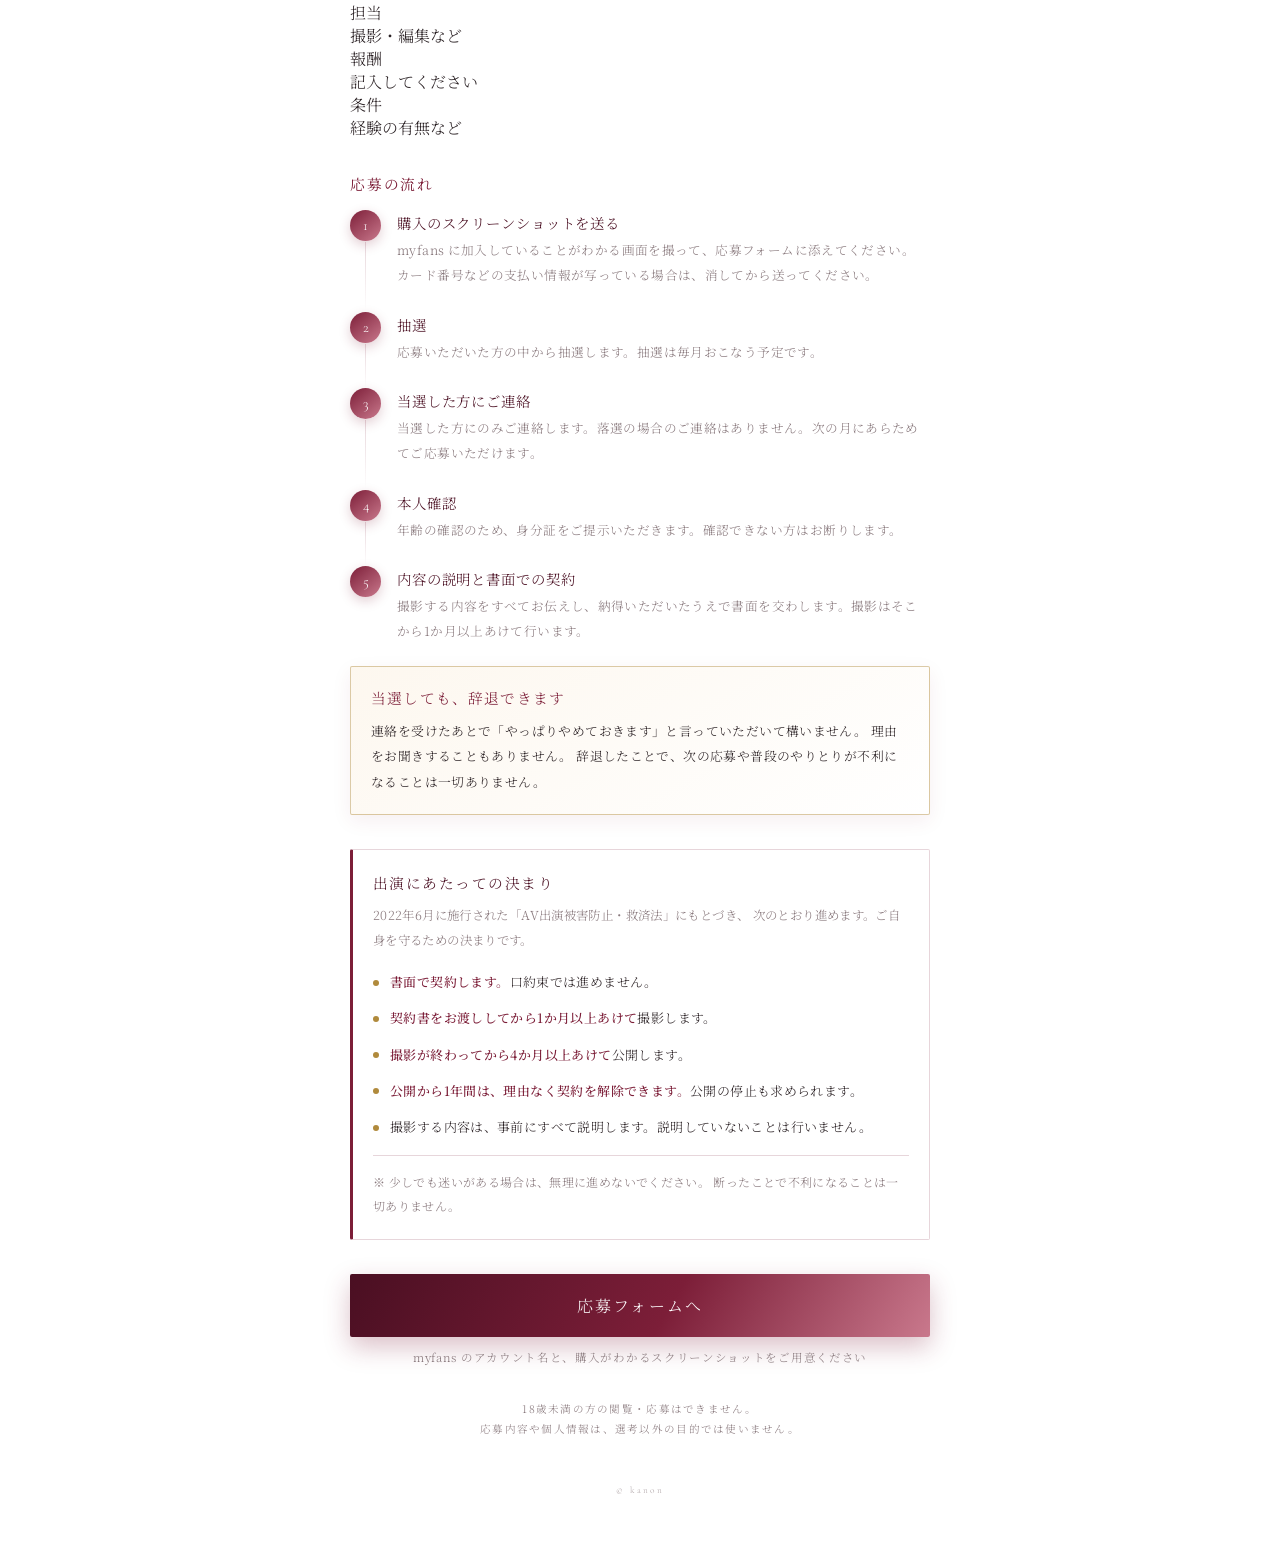
==== commit 28abd0bc: "fill recruitment conditions (20+, Tokyo, no face, unpaid)" ====
--- a/kanon-support/index.html
+++ b/kanon-support/index.html
@@ -111,18 +111,31 @@
       <article class="s-role">
         <h3 class="s-role-name">男優</h3>
         <dl class="s-role-list">
-          <div><dt>年齢</dt><dd><!-- ▼ 記入 -->20歳以上</dd></div>
-          <div><dt>地域</dt><dd><!-- ▼ 記入 -->記入してください</dd></div>
-          <div><dt>顔出し</dt><dd><!-- ▼ 記入 -->記入してください</dd></div>
-          <div><dt>報酬</dt><dd><!-- ▼ 記入 -->記入してください</dd></div>
-          <div><dt>条件</dt><dd><!-- ▼ 記入 -->記入してください</dd></div>
+          <div><dt>年齢</dt><dd>満20歳以上</dd></div>
+          <div><dt>撮影地</dt><dd>東京都内</dd></div>
+          <div><dt>顔出し</dt><dd>なし（顔は映りません）</dd></div>
+          <div><dt>報酬</dt><dd>なし</dd></div>
+          <div><dt>交通費</dt><dd>自己負担</dd></div>
         </dl>
       </article>
 
       <article class="s-role">
         <h3 class="s-role-name">撮影スタッフ</h3>
         <dl class="s-role-list">
-          <div><dt>年齢</dt><dd><!-- ▼ 記入 -->20歳以上</dd></div>
+          <div><dt>年齢</dt><dd>満20歳以上</dd></div>
+          <div><dt>撮影地</dt><dd>東京都内</dd></div>
+          <div><dt>顔出し</dt><dd>なし（顔は映りません）</dd></div>
+          <div><dt>報酬</dt><dd>なし</dd></div>
+          <div><dt>交通費</dt><dd>自己負担</dd></div>
+        </dl>
+      </article>
+    </div>
+
+    <p class="s-note">
+      ※ 報酬はありません。交通費もご自身の負担になります。
+      あくまで「一緒に作る側として関わりたい方」に向けた募集です。
+      この点にご納得いただけない場合は、応募をお控えください。
+    </p>
           <div><dt>地域</dt><dd><!-- ▼ 記入 -->記入してください</dd></div>
           <div><dt>担当</dt><dd><!-- ▼ 記入 -->撮影・編集など</dd></div>
           <div><dt>報酬</dt><dd><!-- ▼ 記入 -->記入してください</dd></div>
@@ -148,14 +161,14 @@
         <span class="s-step-num">2</span>
         <div class="s-step-body">
           <p class="s-step-title">抽選</p>
-          <p class="s-step-text"><!-- ▼ 記入 -->応募いただいた方の中から抽選します。抽選の時期はそのつどお知らせします。</p>
+          <p class="s-step-text">応募いただいた方の中から抽選します。抽選は毎月おこなう予定です。</p>
         </div>
       </li>
       <li class="s-step">
         <span class="s-step-num">3</span>
         <div class="s-step-body">
           <p class="s-step-title">当選した方にご連絡</p>
-          <p class="s-step-text"><!-- ▼ 記入 -->当選した方にのみご連絡します。落選の場合の連絡はありません。</p>
+          <p class="s-step-text">当選した方にのみご連絡します。落選の場合のご連絡はありません。次の月にあらためてご応募いただけます。</p>
         </div>
       </li>
       <li class="s-step">
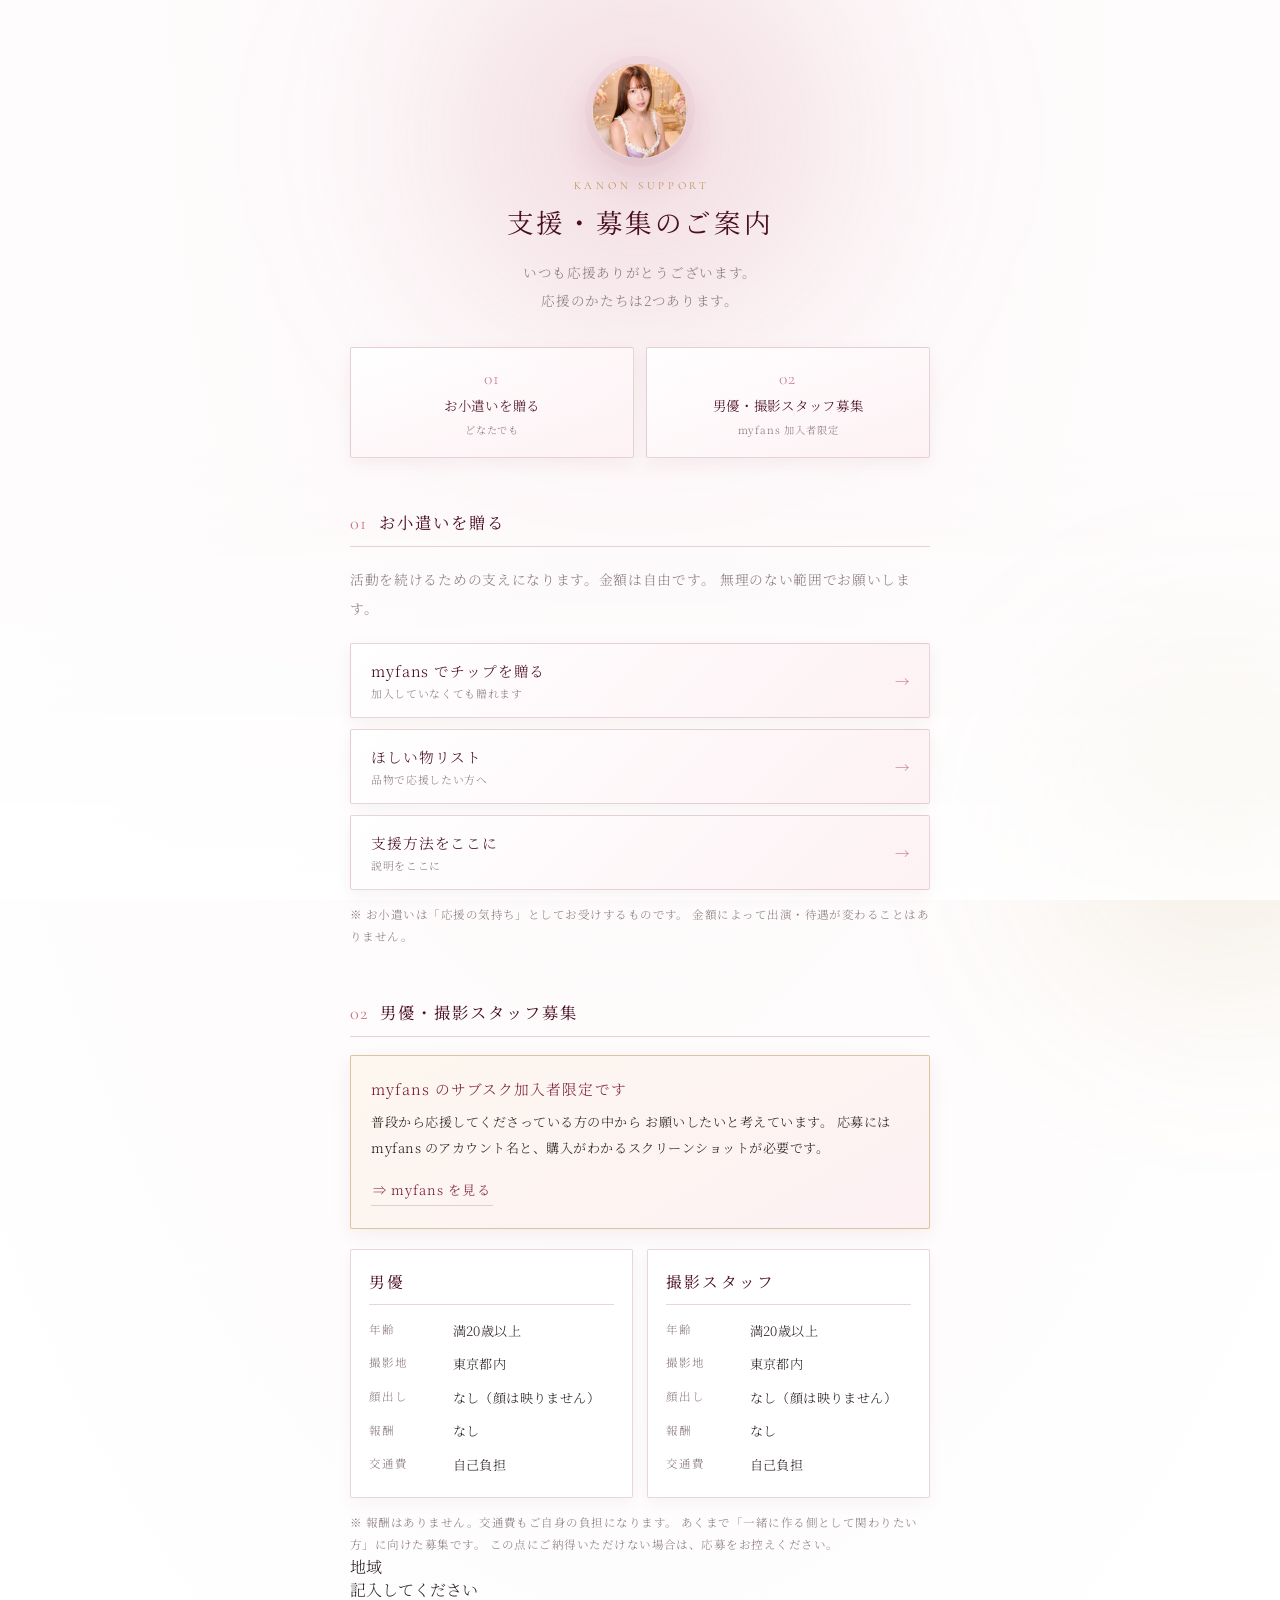
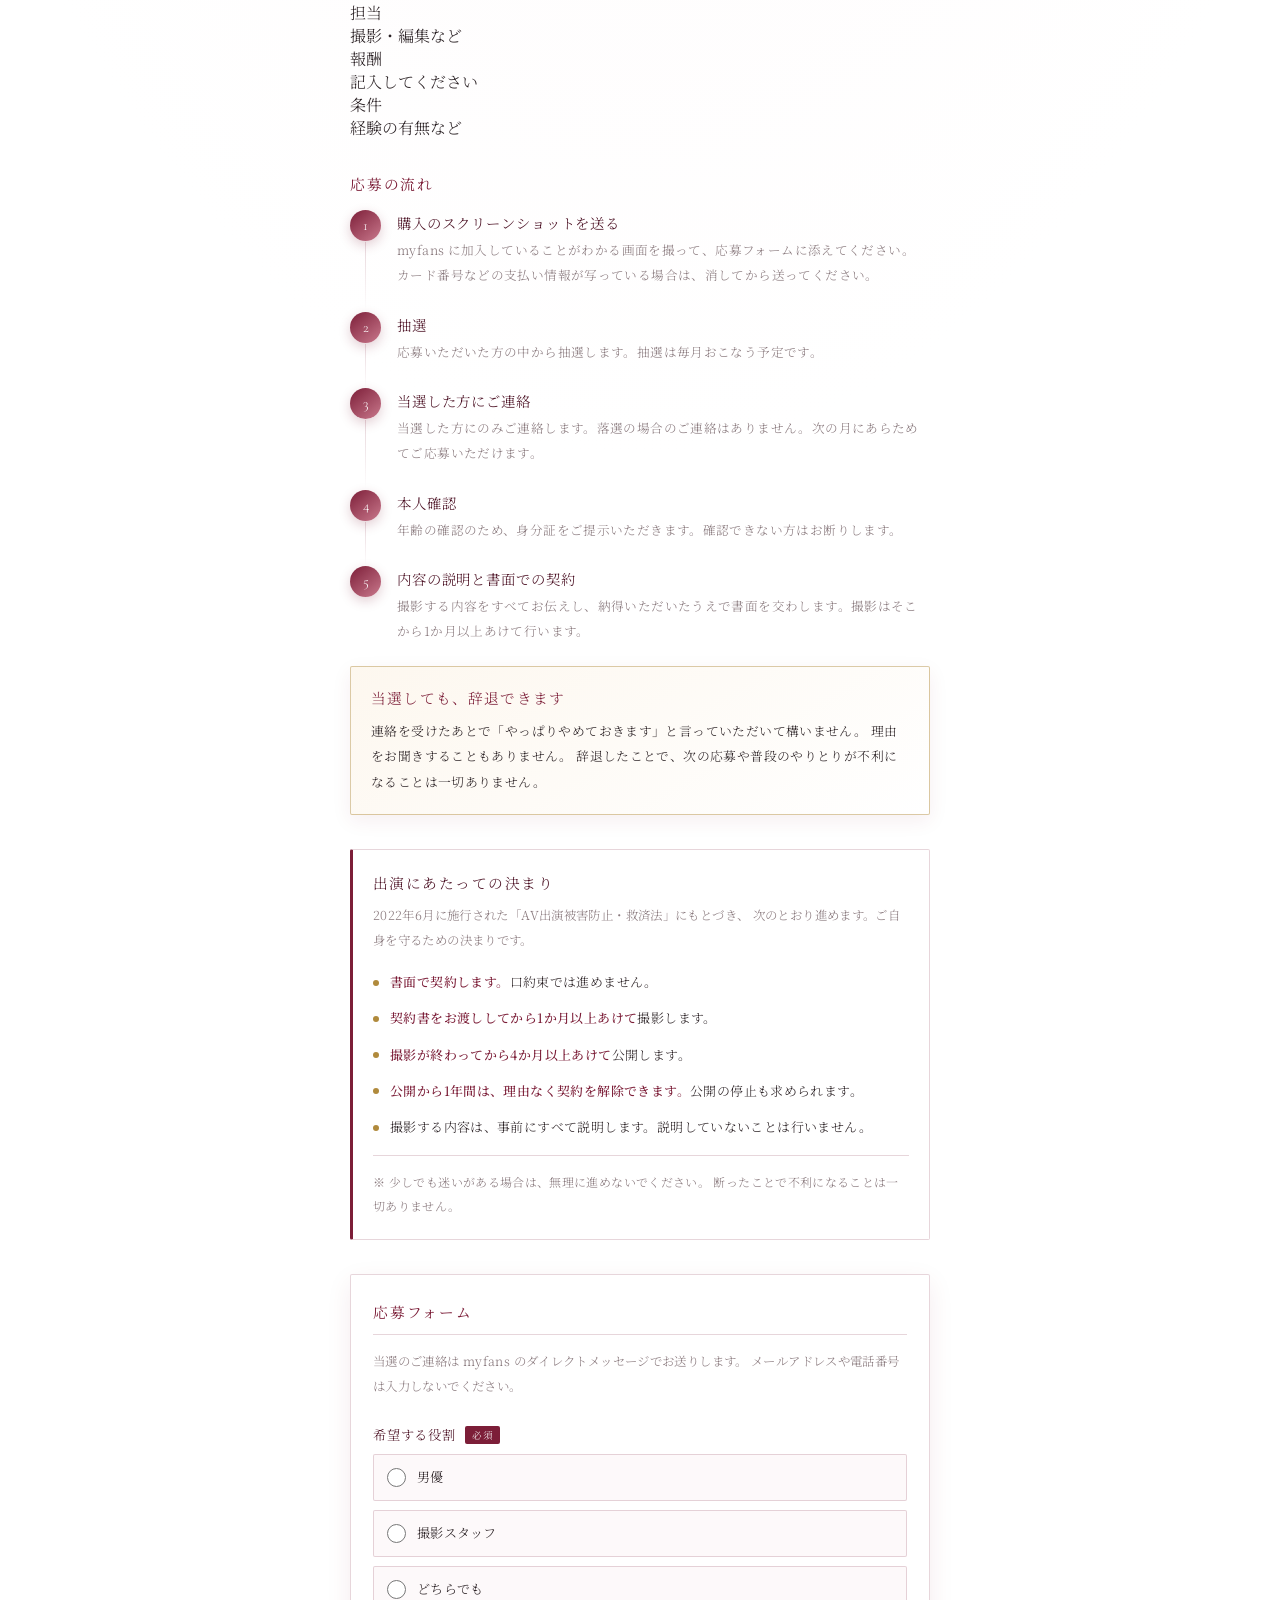
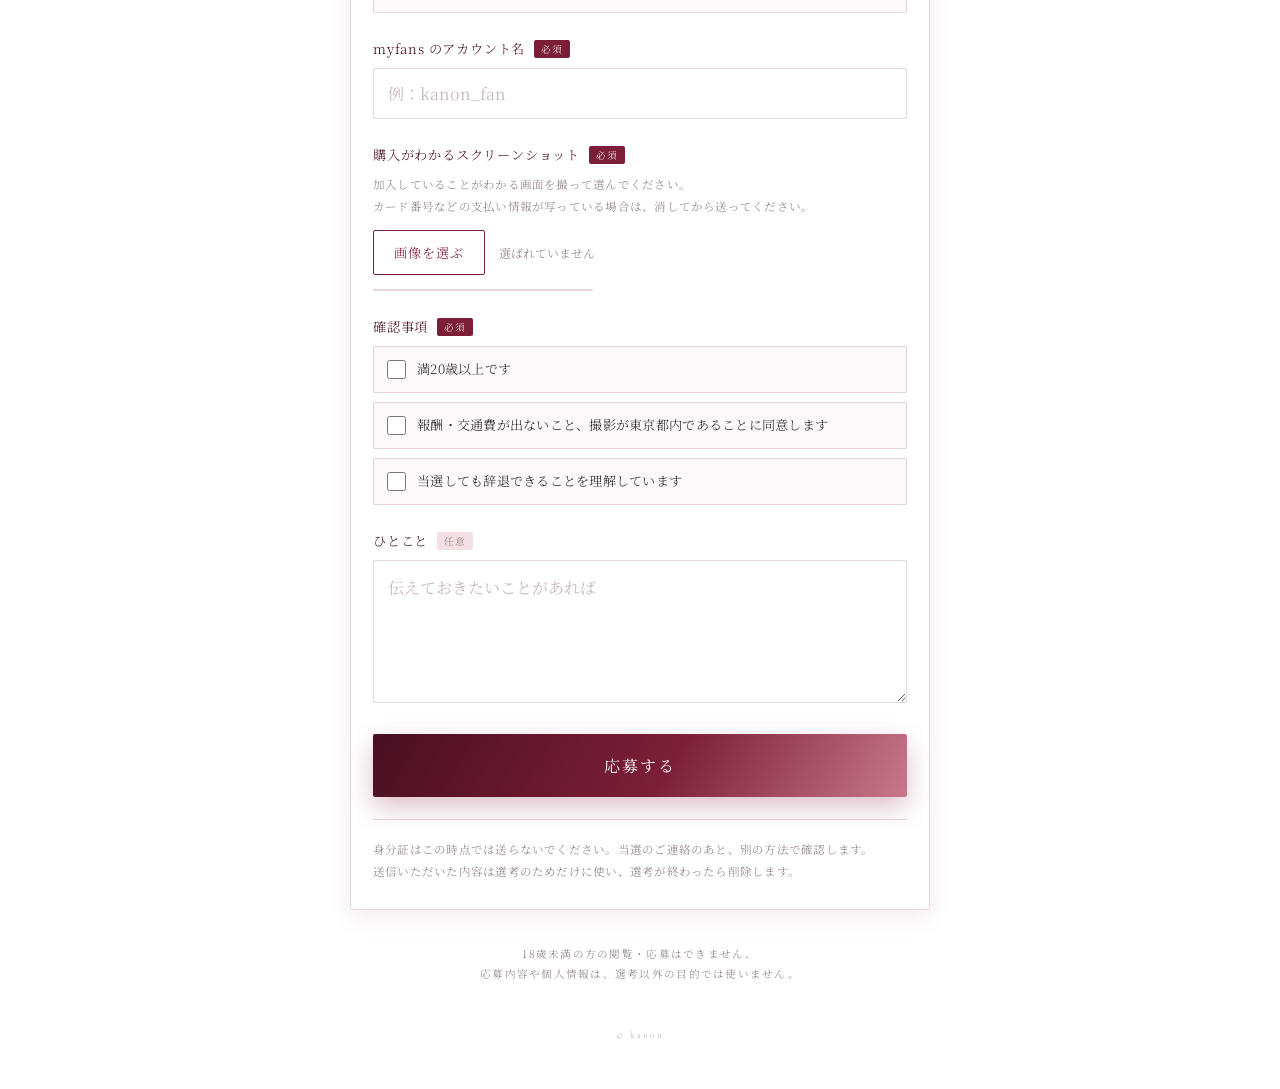
==== commit 38bd8251: "embed application form + GAS backend" ====
--- a/kanon-support/index.html
+++ b/kanon-support/index.html
@@ -217,13 +217,62 @@
       </p>
     </div>
 
-    <!-- 応募ボタン -->
-    <div class="s-apply">
-      <!-- ▼ 応募フォームのURLに差し替え -->
-      <a class="s-apply-btn" href="#" target="_blank" rel="noopener noreferrer">
-        応募フォームへ
-      </a>
-      <p class="s-apply-note">myfans のアカウント名と、購入がわかるスクリーンショットをご用意ください</p>
+    <!-- ===== 応募フォーム ===== -->
+    <div class="s-form" id="apply">
+      <h3 class="s-h3 s-h3-form">応募フォーム</h3>
+
+      <p class="s-form-lead">
+        当選のご連絡は myfans のダイレクトメッセージでお送りします。
+        メールアドレスや電話番号は入力しないでください。
+      </p>
+
+      <div class="s-field">
+        <p class="s-label">希望する役割<span class="s-req">必須</span></p>
+        <div class="s-radios">
+          <label class="s-radio"><input type="radio" name="role" value="男優"><span>男優</span></label>
+          <label class="s-radio"><input type="radio" name="role" value="撮影スタッフ"><span>撮影スタッフ</span></label>
+          <label class="s-radio"><input type="radio" name="role" value="どちらでも"><span>どちらでも</span></label>
+        </div>
+      </div>
+
+      <div class="s-field">
+        <label class="s-label" for="account">myfans のアカウント名<span class="s-req">必須</span></label>
+        <input class="s-input" type="text" id="account" placeholder="例：kanon_fan" autocomplete="off">
+      </div>
+
+      <div class="s-field">
+        <p class="s-label">購入がわかるスクリーンショット<span class="s-req">必須</span></p>
+        <p class="s-help">
+          加入していることがわかる画面を撮って選んでください。<br>
+          カード番号などの支払い情報が写っている場合は、消してから送ってください。
+        </p>
+        <label class="s-file" for="shot">
+          <span class="s-file-btn">画像を選ぶ</span>
+          <span class="s-file-name" id="shotName">選ばれていません</span>
+        </label>
+        <input type="file" id="shot" accept="image/*" hidden>
+        <img class="s-preview" id="shotPreview" alt="" hidden>
+      </div>
+
+      <div class="s-field">
+        <p class="s-label">確認事項<span class="s-req">必須</span></p>
+        <label class="s-check"><input type="checkbox" id="chkAge"><span>満20歳以上です</span></label>
+        <label class="s-check"><input type="checkbox" id="chkTerms"><span>報酬・交通費が出ないこと、撮影が東京都内であることに同意します</span></label>
+        <label class="s-check"><input type="checkbox" id="chkQuit"><span>当選しても辞退できることを理解しています</span></label>
+      </div>
+
+      <div class="s-field">
+        <label class="s-label" for="message">ひとこと<span class="s-opt">任意</span></label>
+        <textarea class="s-input s-textarea" id="message" rows="4" placeholder="伝えておきたいことがあれば"></textarea>
+      </div>
+
+      <button class="s-submit" type="button" id="submitBtn">応募する</button>
+      <p class="s-submit-note" id="submitNote"></p>
+
+      <p class="s-privacy">
+        身分証はこの時点では送らないでください。当選のご連絡のあと、別の方法で確認します。<br>
+        送信いただいた内容は選考のためだけに使い、選考が終わったら削除します。
+      </p>
     </div>
   </section>
 
@@ -238,5 +287,99 @@
 
 </main>
 
+<script>
+/* ===== 応募フォームの送信 =====
+   GASのウェブアプリURLをここに貼る（デプロイ後に差し替え） */
+var GAS_URL = "ここにGASのウェブアプリURLを貼る";
+
+(function(){
+  var fileInput  = document.getElementById("shot");
+  var fileName   = document.getElementById("shotName");
+  var preview    = document.getElementById("shotPreview");
+  var submitBtn  = document.getElementById("submitBtn");
+  var note       = document.getElementById("submitNote");
+  var shotData   = "";   /* 圧縮後のbase64（ヘッダ無し） */
+
+  function setNote(text, ok){
+    note.textContent = text;
+    if(ok){ note.classList.add("is-ok"); } else { note.classList.remove("is-ok"); }
+  }
+
+  /* 画像は大きいまま送ると失敗しやすいので、長辺1200pxのJPEGに縮めてから送る */
+  fileInput.addEventListener("change", function(){
+    var file = fileInput.files[0];
+    if(!file){ return; }
+    fileName.textContent = file.name;
+    setNote("", false);
+
+    var reader = new FileReader();
+    reader.onload = function(ev){
+      var img = new Image();
+      img.onload = function(){
+        var max = 1200;
+        var w = img.width, h = img.height;
+        if(w > max || h > max){
+          if(w > h){ h = Math.round(h * max / w); w = max; }
+          else     { w = Math.round(w * max / h); h = max; }
+        }
+        var canvas = document.createElement("canvas");
+        canvas.width = w; canvas.height = h;
+        canvas.getContext("2d").drawImage(img, 0, 0, w, h);
+        var dataUrl = canvas.toDataURL("image/jpeg", 0.75);
+        shotData = dataUrl.split(",")[1];
+        preview.src = dataUrl;
+        preview.hidden = false;
+      };
+      img.src = ev.target.result;
+    };
+    reader.readAsDataURL(file);
+  });
+
+  submitBtn.addEventListener("click", function(){
+    var roleEl  = document.querySelector("input[name=role]:checked");
+    var account = document.getElementById("account").value.trim();
+    var message = document.getElementById("message").value.trim();
+    var age     = document.getElementById("chkAge").checked;
+    var terms   = document.getElementById("chkTerms").checked;
+    var quit    = document.getElementById("chkQuit").checked;
+
+    if(!roleEl){            setNote("希望する役割を選んでください", false); return; }
+    if(!account){           setNote("myfans のアカウント名を入力してください", false); return; }
+    if(!shotData){          setNote("購入がわかるスクリーンショットを選んでください", false); return; }
+    if(!age || !terms || !quit){ setNote("確認事項すべてにチェックを入れてください", false); return; }
+    if(GAS_URL.indexOf("ここに") === 0){ setNote("送信先が未設定です", false); return; }
+
+    submitBtn.disabled = true;
+    submitBtn.textContent = "送信中...";
+    setNote("", false);
+
+    var data = {
+      role: roleEl.value,
+      account: account,
+      message: message,
+      image: shotData
+    };
+
+    /* 日本語の文字化けを防ぐため、クライアント側でBase64にしてから送る */
+    fetch(GAS_URL, {
+      method: "POST",
+      mode: "no-cors",
+      headers: { "Content-Type": "text/plain;charset=utf-8" },
+      body: btoa(unescape(encodeURIComponent(JSON.stringify(data))))
+    }).then(function(){
+      document.querySelector(".s-form").innerHTML =
+        '<p class="s-done-title">応募を受け付けました</p>' +
+        '<p class="s-done-text">ありがとうございます。<br>' +
+        '当選した方にのみ、myfans のダイレクトメッセージでご連絡します。</p>';
+      window.scrollTo({ top: document.querySelector(".s-form").offsetTop - 40, behavior: "smooth" });
+    }).catch(function(){
+      setNote("送信に失敗しました。時間をおいて、もう一度お試しください。", false);
+      submitBtn.textContent = "応募する";
+      submitBtn.disabled = false;
+    });
+  });
+})();
+</script>
+
 </body>
 </html>
--- a/kanon-support/support.css
+++ b/kanon-support/support.css
@@ -442,3 +442,208 @@
 @media (max-width:380px){
   .s-callout{ padding:17px 15px; }
 }
+
+/* ============================================
+   応募フォーム
+   ============================================ */
+.s-form{
+  margin-top:34px;
+  padding:26px 22px;
+  border:1px solid var(--line);
+  border-radius:2px;
+  background:rgba(255,255,255,.95);
+  box-shadow:0 8px 26px rgba(124,30,56,.08);
+}
+.s-h3-form{
+  margin:0 0 14px;
+  padding-bottom:12px;
+  border-bottom:1px solid var(--line);
+}
+.s-form-lead{
+  font-size:.78rem;
+  line-height:2;
+  letter-spacing:.03em;
+  color:var(--text-dim);
+  margin-bottom:26px;
+}
+
+.s-field{ margin-bottom:26px; }
+.s-label{
+  display:block;
+  font-size:.83rem;
+  letter-spacing:.06em;
+  color:var(--wine-deep);
+  margin-bottom:10px;
+}
+.s-req, .s-opt{
+  margin-left:9px;
+  padding:2px 7px;
+  border-radius:2px;
+  font-size:.6rem;
+  letter-spacing:.08em;
+  vertical-align:.12em;
+}
+.s-req{ color:#fff; background:var(--wine); }
+.s-opt{ color:var(--text-dim); background:var(--rose-pale); }
+.s-help{
+  font-size:.72rem;
+  line-height:1.9;
+  letter-spacing:.02em;
+  color:var(--text-dim);
+  margin-bottom:12px;
+}
+
+/* 入力欄（16px未満にするとiPhoneで拡大されるので下限16px） */
+.s-input{
+  width:100%;
+  padding:13px 14px;
+  border:1px solid var(--line);
+  border-radius:2px;
+  background:#fff;
+  font-family:inherit;
+  font-size:16px;
+  color:var(--text);
+  transition:border-color .3s ease, box-shadow .3s ease;
+}
+.s-input::placeholder{ color:#c9b8bc; }
+.s-input:focus{
+  outline:none;
+  border-color:var(--rose);
+  box-shadow:0 0 0 3px rgba(201,120,140,.14);
+}
+.s-textarea{ resize:vertical; line-height:1.8; }
+
+/* 役割の選択 */
+.s-radios{ display:flex; flex-direction:column; gap:9px; }
+.s-radio, .s-check{
+  display:flex;
+  align-items:flex-start;
+  gap:11px;
+  min-height:44px;
+  padding:11px 13px;
+  border:1px solid var(--line);
+  border-radius:2px;
+  background:rgba(253,247,248,.7);
+  font-size:.82rem;
+  line-height:1.75;
+  letter-spacing:.02em;
+  cursor:pointer;
+  transition:border-color .3s ease, background .3s ease;
+}
+.s-check{ margin-bottom:9px; }
+.s-radio input, .s-check input{
+  flex:none;
+  width:19px; height:19px;
+  margin-top:.15em;
+  accent-color:var(--wine);
+}
+.s-radio:has(input:checked),
+.s-check:has(input:checked){
+  border-color:var(--rose);
+  background:rgba(243,223,228,.5);
+}
+
+/* 画像を選ぶ */
+.s-file{
+  display:flex;
+  align-items:center;
+  gap:14px;
+  cursor:pointer;
+}
+.s-file-btn{
+  flex:none;
+  padding:12px 20px;
+  border:1px solid var(--wine);
+  border-radius:2px;
+  font-size:.82rem;
+  letter-spacing:.08em;
+  color:var(--wine);
+  background:#fff;
+  transition:background .3s ease, color .3s ease;
+}
+.s-file-btn:active{ background:var(--wine); color:#fff; }
+.s-file-name{
+  font-size:.74rem;
+  color:var(--text-dim);
+  overflow-wrap:anywhere;
+}
+.s-preview{
+  display:block;
+  width:100%;
+  max-width:220px;
+  margin-top:14px;
+  border:1px solid var(--line);
+  border-radius:2px;
+}
+
+/* 送信 */
+.s-submit{
+  display:block;
+  width:100%;
+  min-height:60px;
+  padding:20px 24px;
+  border:none;
+  border-radius:2px;
+  font-family:inherit;
+  font-size:1rem;
+  letter-spacing:.14em;
+  color:#fff;
+  cursor:pointer;
+  background:linear-gradient(120deg, var(--wine-deep), var(--wine) 55%, var(--rose));
+  box-shadow:0 10px 26px rgba(124,30,56,.28);
+  transition:transform .35s ease, box-shadow .35s ease, filter .35s ease;
+}
+@media (hover:hover){
+  .s-submit:hover{
+    transform:translateY(-2px);
+    filter:brightness(1.06);
+    box-shadow:0 16px 32px rgba(124,30,56,.34);
+  }
+}
+.s-submit:active{ transform:scale(.99); }
+.s-submit:disabled{
+  filter:grayscale(.4);
+  opacity:.65;
+  cursor:default;
+  transform:none;
+}
+.s-submit-note{
+  margin-top:12px;
+  text-align:center;
+  font-size:.76rem;
+  line-height:1.8;
+  letter-spacing:.03em;
+  color:var(--wine);
+}
+.s-submit-note.is-ok{ color:var(--gold); }
+
+.s-privacy{
+  margin-top:22px;
+  padding-top:18px;
+  border-top:1px solid var(--line);
+  font-size:.72rem;
+  line-height:1.95;
+  letter-spacing:.02em;
+  color:var(--text-dim);
+}
+
+/* 送信完了後の表示 */
+.s-done-title{
+  font-size:1rem;
+  letter-spacing:.1em;
+  color:var(--wine);
+  text-align:center;
+  margin-bottom:14px;
+}
+.s-done-text{
+  font-size:.82rem;
+  line-height:2;
+  letter-spacing:.03em;
+  color:var(--text-dim);
+  text-align:center;
+}
+
+@media (max-width:380px){
+  .s-form{ padding:20px 16px; }
+  .s-file{ flex-direction:column; align-items:flex-start; gap:10px; }
+}
